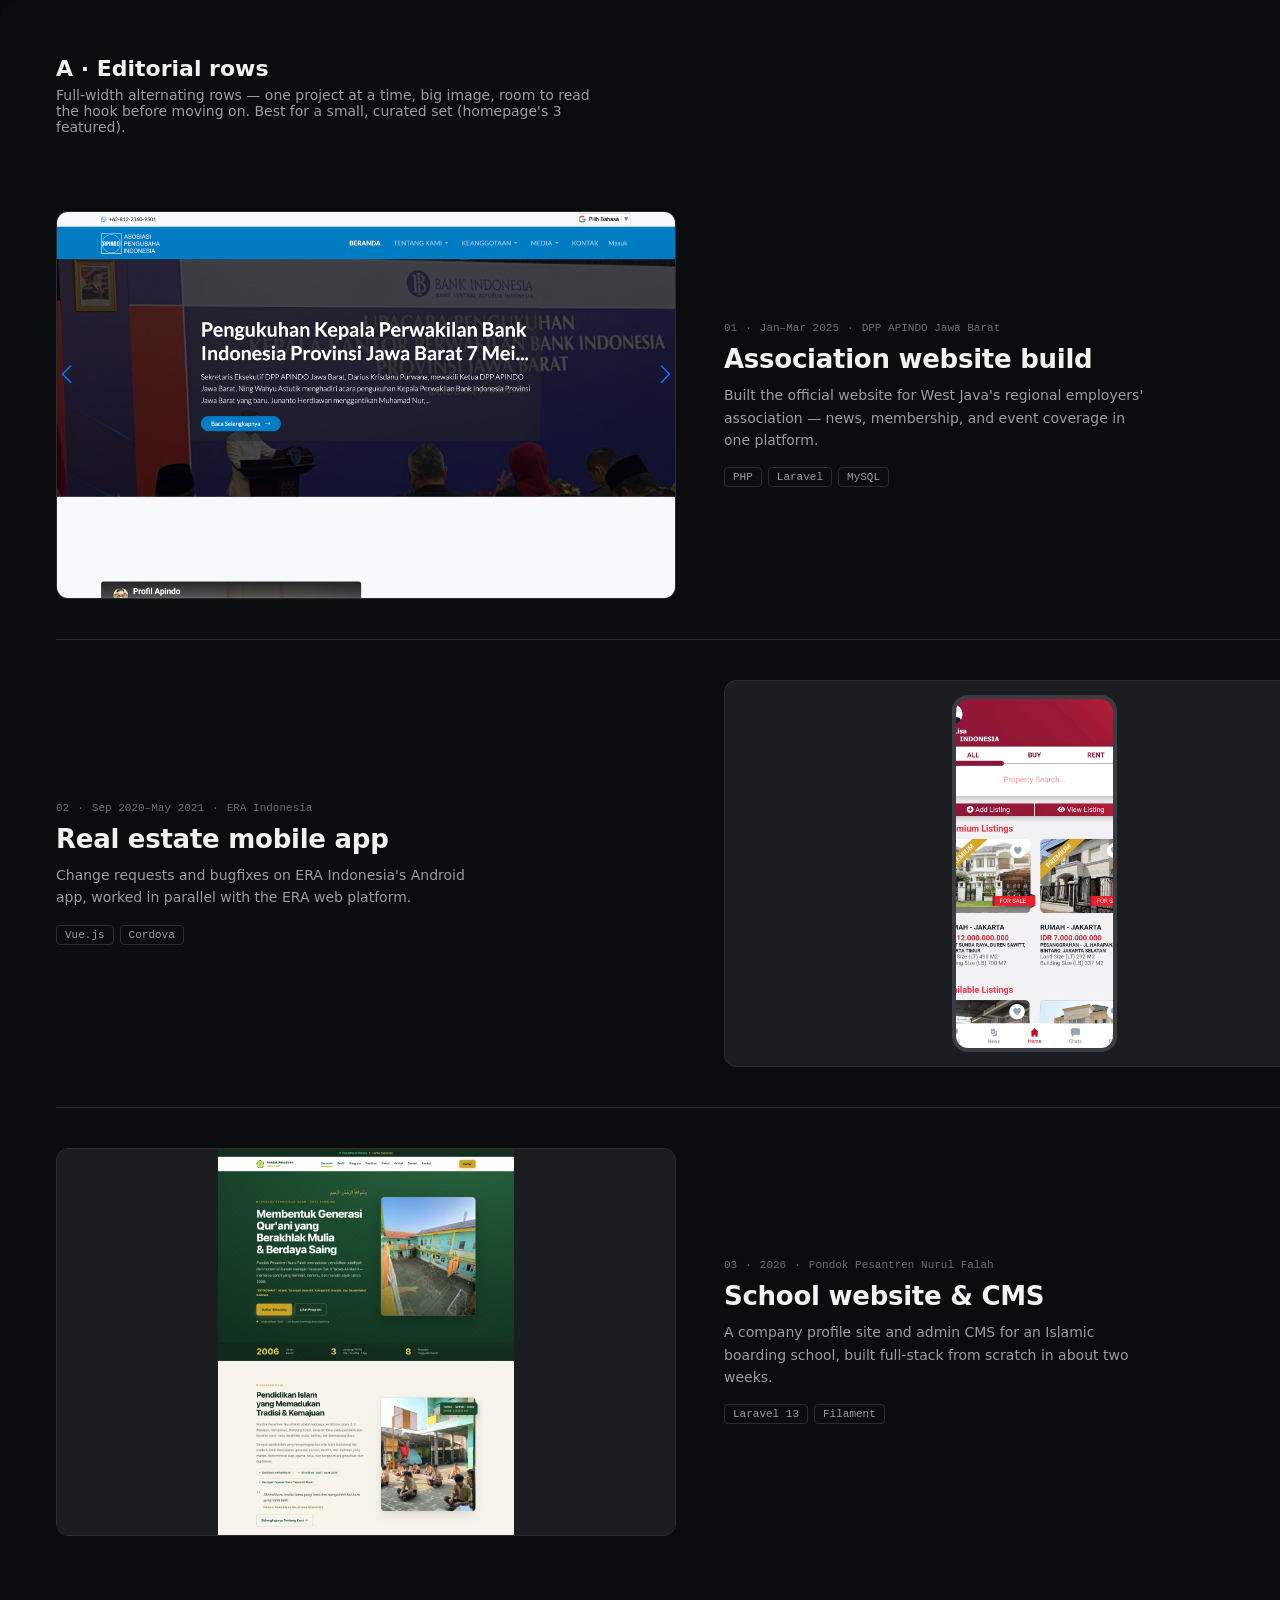
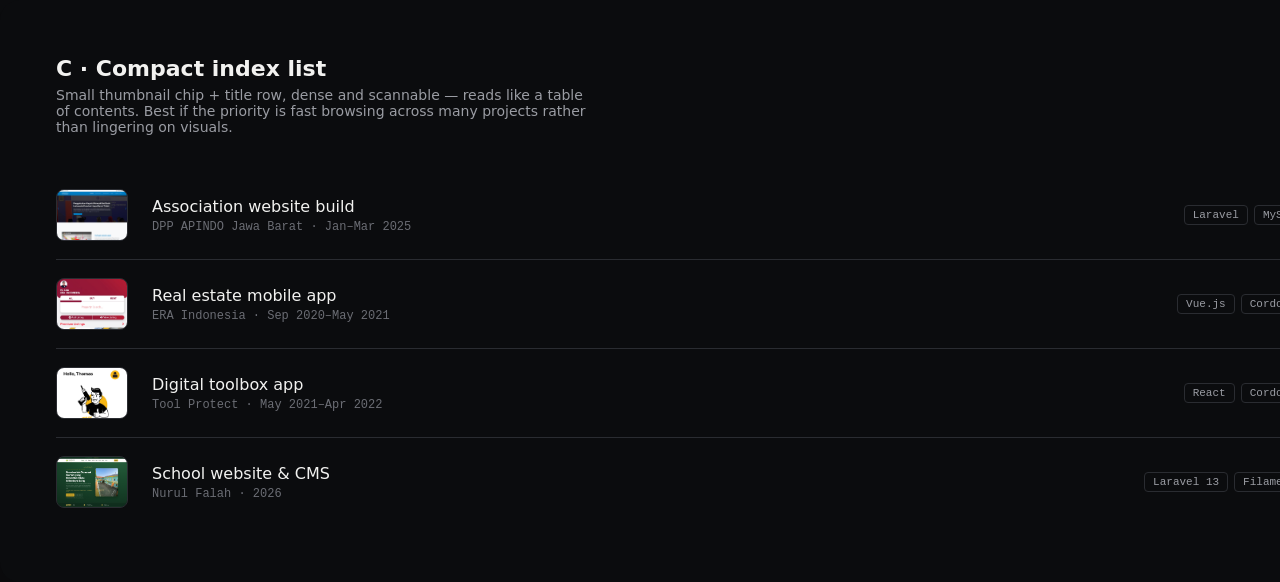
==== Work Layout Options.html @ 50a5d55a "Initial commit" ====
<!DOCTYPE html><html><head><meta charset="UTF-8"><meta name="design_doc_mode" content="canvas">
<title>Work layout options</title>
<style>
:root{--bg:#0b0c0e;--surface:#141518;--surface-2:#1b1d21;--border:#2a2c31;--border-strong:#3a3d44;--text:#f2f2f0;--text-muted:#9a9ca3;--text-faint:#6b6d74;--accent:#7dd3c0;--radius:14px;--font:'Inter',system-ui,sans-serif;--font-mono:'JetBrains Mono',monospace}
*{box-sizing:border-box;margin:0}
body{font-family:var(--font);background:#0a0a0c;color:var(--text)}
.frame{position:absolute;background:var(--bg);border-radius:20px;padding:56px;overflow:hidden}
.frame h2{font-size:22px;margin-bottom:6px}
.frame .sub{color:var(--text-muted);font-size:14px;margin-bottom:36px;max-width:60ch}
.tag{font-family:var(--font-mono);font-size:11px;color:var(--text-muted);border:1px solid var(--border);padding:3px 8px;border-radius:4px}

/* ---- A: Editorial rows ---- */
.eda-row{display:grid;grid-template-columns:1fr 1fr;gap:48px;align-items:center;padding:40px 0;border-top:1px solid var(--border)}
.eda-row:first-of-type{border-top:none}
.eda-row.rev{grid-template-columns:1fr 1fr}
.eda-row.rev .eda-fig{order:2}
.eda-fig{border-radius:12px;overflow:hidden;background:var(--surface-2);aspect-ratio:16/10;display:flex;align-items:center;justify-content:center;border:1px solid var(--border)}
.eda-fig img{width:100%;height:100%;object-fit:cover;object-position:top}
.eda-fig.phone{aspect-ratio:16/10;padding:14px 0}
.eda-fig.phone .ph{height:100%;aspect-ratio:9/19.5;border-radius:16px;overflow:hidden;border:4px solid var(--border-strong)}
.eda-fig.phone .ph img{width:100%;height:100%;object-fit:cover;object-position:top}
.eda-meta{font-family:var(--font-mono);font-size:11px;color:var(--text-faint);display:flex;gap:8px;margin-bottom:10px}
.eda-body h3{font-size:26px;margin-bottom:10px;letter-spacing:-0.01em}
.eda-body p{color:var(--text-muted);font-size:14px;line-height:1.6;margin-bottom:16px;max-width:48ch}
.eda-tags{display:flex;gap:6px;flex-wrap:wrap}

/* ---- B: Image-forward grid ---- */
.gcard{border:1px solid var(--border);border-radius:var(--radius);overflow:hidden;background:var(--surface)}
.gcard .fig{aspect-ratio:4/3;background:var(--surface-2);position:relative;overflow:hidden}
.gcard .fig img{width:100%;height:100%;object-fit:cover;object-position:top}
.gcard .fig.phone{display:flex;align-items:center;justify-content:center;padding:20px 0}
.gcard .fig.phone .ph{height:100%;aspect-ratio:9/19.5;border-radius:18px;overflow:hidden;border:5px solid var(--border-strong)}
.gcard .fig.phone .ph img{width:100%;height:100%;object-fit:cover;object-position:top}
.gcard .body{padding:20px}
.gcard .meta{font-family:var(--font-mono);font-size:11px;color:var(--text-faint);margin-bottom:8px}
.gcard h4{font-size:17px;margin-bottom:6px}
.gcard p{color:var(--text-muted);font-size:13px;line-height:1.5;margin-bottom:14px}
.grid3{display:grid;grid-template-columns:repeat(3,1fr);gap:20px}

/* ---- C: Compact index list ---- */
.idx-row{display:grid;grid-template-columns:72px 1fr auto auto;gap:24px;align-items:center;padding:18px 0;border-top:1px solid var(--border)}
.idx-row:first-of-type{border-top:none}
.idx-chip{width:72px;height:52px;border-radius:8px;overflow:hidden;background:var(--surface-2);border:1px solid var(--border)}
.idx-chip img{width:100%;height:100%;object-fit:cover;object-position:top}
.idx-title{font-size:16px;margin-bottom:4px}
.idx-sub{color:var(--text-faint);font-size:12px;font-family:var(--font-mono)}
.idx-tags{display:flex;gap:6px}
.idx-arrow{color:var(--text-faint);font-size:18px}
</style></head>
<body>

<template id="__bundler_thumbnail"><svg viewBox="0 0 100 100" xmlns="http://www.w3.org/2000/svg"><rect width="100" height="100" fill="#141518"/><rect x="20" y="25" width="60" height="20" rx="3" fill="#7dd3c0"/><rect x="20" y="55" width="60" height="8" rx="2" fill="#3a3d44"/><rect x="20" y="68" width="40" height="8" rx="2" fill="#3a3d44"/></svg></template>

<div class="frame" style="left:0;top:0;width:1400px;">
<h2>A · Editorial rows</h2>
<p class="sub">Full-width alternating rows — one project at a time, big image, room to read the hook before moving on. Best for a small, curated set (homepage's 3 featured).</p>
<div class="eda-row">
  <div class="eda-fig"><img src="assets/projects/apindo-jawa-barat/hero.png"></div>
  <div class="eda-body">
    <div class="eda-meta"><span>01</span><span>·</span><span>Jan–Mar 2025</span><span>·</span><span>DPP APINDO Jawa Barat</span></div>
    <h3>Association website build</h3>
    <p>Built the official website for West Java's regional employers' association — news, membership, and event coverage in one platform.</p>
    <div class="eda-tags"><span class="tag">PHP</span><span class="tag">Laravel</span><span class="tag">MySQL</span></div>
  </div>
</div>
<div class="eda-row rev">
  <div class="eda-body">
    <div class="eda-meta"><span>02</span><span>·</span><span>Sep 2020–May 2021</span><span>·</span><span>ERA Indonesia</span></div>
    <h3>Real estate mobile app</h3>
    <p>Change requests and bugfixes on ERA Indonesia's Android app, worked in parallel with the ERA web platform.</p>
    <div class="eda-tags"><span class="tag">Vue.js</span><span class="tag">Cordova</span></div>
  </div>
  <div class="eda-fig phone"><div class="ph"><img src="assets/projects/era-mobile/hero.png"></div></div>
</div>
<div class="eda-row">
  <div class="eda-fig"><img src="assets/projects/nurul-falah/hero.png" style="object-fit:contain;background:var(--surface-2)"></div>
  <div class="eda-body">
    <div class="eda-meta"><span>03</span><span>·</span><span>2026</span><span>·</span><span>Pondok Pesantren Nurul Falah</span></div>
    <h3>School website & CMS</h3>
    <p>A company profile site and admin CMS for an Islamic boarding school, built full-stack from scratch in about two weeks.</p>
    <div class="eda-tags"><span class="tag">Laravel 13</span><span class="tag">Filament</span></div>
  </div>
</div>
</div>

<div class="frame" style="left:1480px;top:0;width:1400px;">
<h2>B · Image-forward grid</h2>
<p class="sub">3-up card grid, image fills the top of each card at its natural aspect (no forced crop into a wide box) — scans like a portfolio wall. Good for the all-work page with 6+ projects.</p>
<div class="grid3">
  <div class="gcard">
    <div class="fig"><img src="assets/projects/apindo-jawa-barat/hero.png"></div>
    <div class="body"><div class="meta">01 · 2025 · APINDO Jawa Barat</div><h4>Association website build</h4><p>Membership, news, and event coverage for a regional employers' association.</p><div class="idx-tags"><span class="tag">Laravel</span><span class="tag">MySQL</span></div></div>
  </div>
  <div class="gcard">
    <div class="fig phone"><div class="ph"><img src="assets/projects/era-mobile/hero.png"></div></div>
    <div class="body"><div class="meta">02 · 2020–21 · ERA Indonesia</div><h4>Real estate mobile app</h4><p>CR & bugfix work on the Android app, parallel to the web platform.</p><div class="idx-tags"><span class="tag">Vue.js</span><span class="tag">Cordova</span></div></div>
  </div>
  <div class="gcard">
    <div class="fig phone"><div class="ph"><img src="assets/projects/tool-protect/hero.png"></div></div>
    <div class="body"><div class="meta">03 · 2021–22 · Tool Protect</div><h4>Digital toolbox app</h4><p>Feature work at Geekseat on a tool-cataloging & theft-report app.</p><div class="idx-tags"><span class="tag">React</span><span class="tag">Cordova</span></div></div>
  </div>
</div>
</div>

<div class="frame" style="left:0;top:1600px;width:1400px;">
<h2>C · Compact index list</h2>
<p class="sub">Small thumbnail chip + title row, dense and scannable — reads like a table of contents. Best if the priority is fast browsing across many projects rather than lingering on visuals.</p>
<div>
  <div class="idx-row">
    <div class="idx-chip"><img src="assets/projects/apindo-jawa-barat/hero.png"></div>
    <div><div class="idx-title">Association website build</div><div class="idx-sub">DPP APINDO Jawa Barat · Jan–Mar 2025</div></div>
    <div class="idx-tags"><span class="tag">Laravel</span><span class="tag">MySQL</span></div>
    <span class="idx-arrow">→</span>
  </div>
  <div class="idx-row">
    <div class="idx-chip"><img src="assets/projects/era-mobile/hero.png"></div>
    <div><div class="idx-title">Real estate mobile app</div><div class="idx-sub">ERA Indonesia · Sep 2020–May 2021</div></div>
    <div class="idx-tags"><span class="tag">Vue.js</span><span class="tag">Cordova</span></div>
    <span class="idx-arrow">→</span>
  </div>
  <div class="idx-row">
    <div class="idx-chip"><img src="assets/projects/tool-protect/hero.png"></div>
    <div><div class="idx-title">Digital toolbox app</div><div class="idx-sub">Tool Protect · May 2021–Apr 2022</div></div>
    <div class="idx-tags"><span class="tag">React</span><span class="tag">Cordova</span></div>
    <span class="idx-arrow">→</span>
  </div>
  <div class="idx-row">
    <div class="idx-chip"><img src="assets/projects/nurul-falah/hero.png"></div>
    <div><div class="idx-title">School website & CMS</div><div class="idx-sub">Nurul Falah · 2026</div></div>
    <div class="idx-tags"><span class="tag">Laravel 13</span><span class="tag">Filament</span></div>
    <span class="idx-arrow">→</span>
  </div>
</div>
</div>

</body></html>
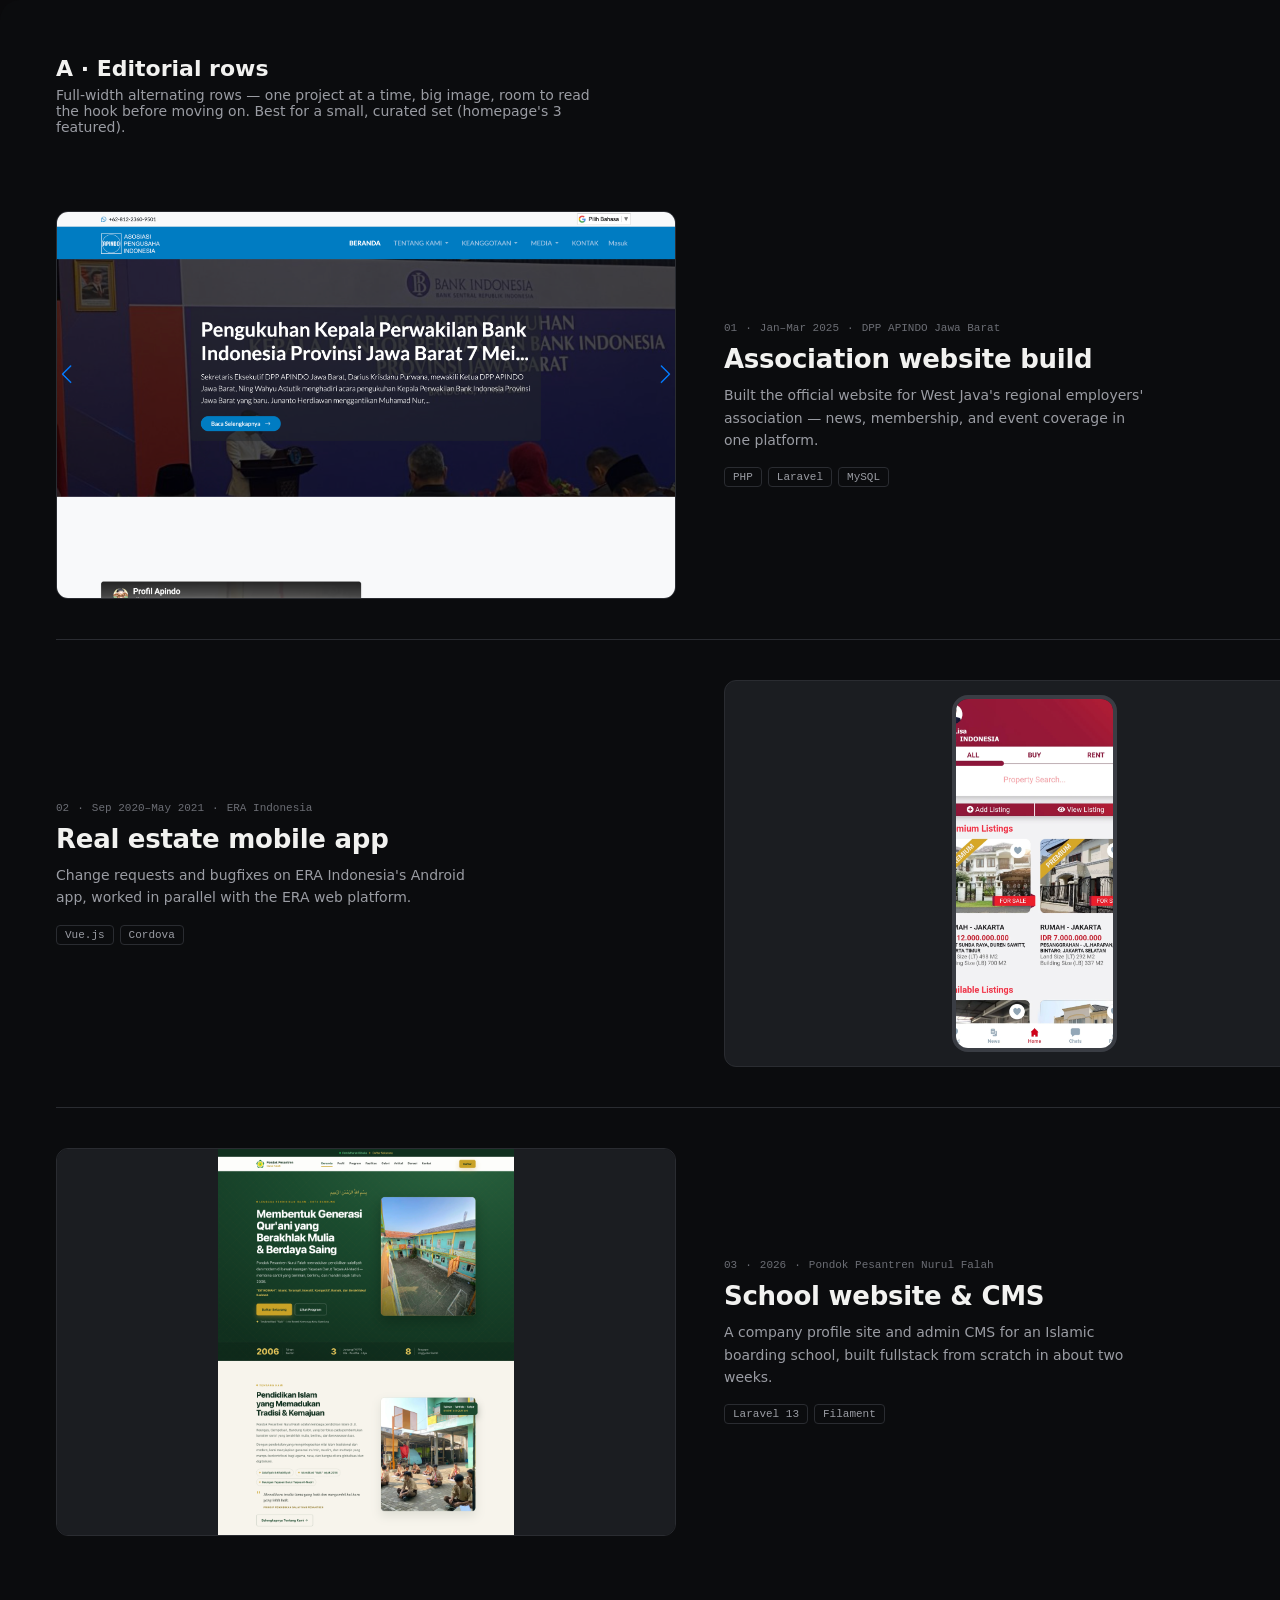
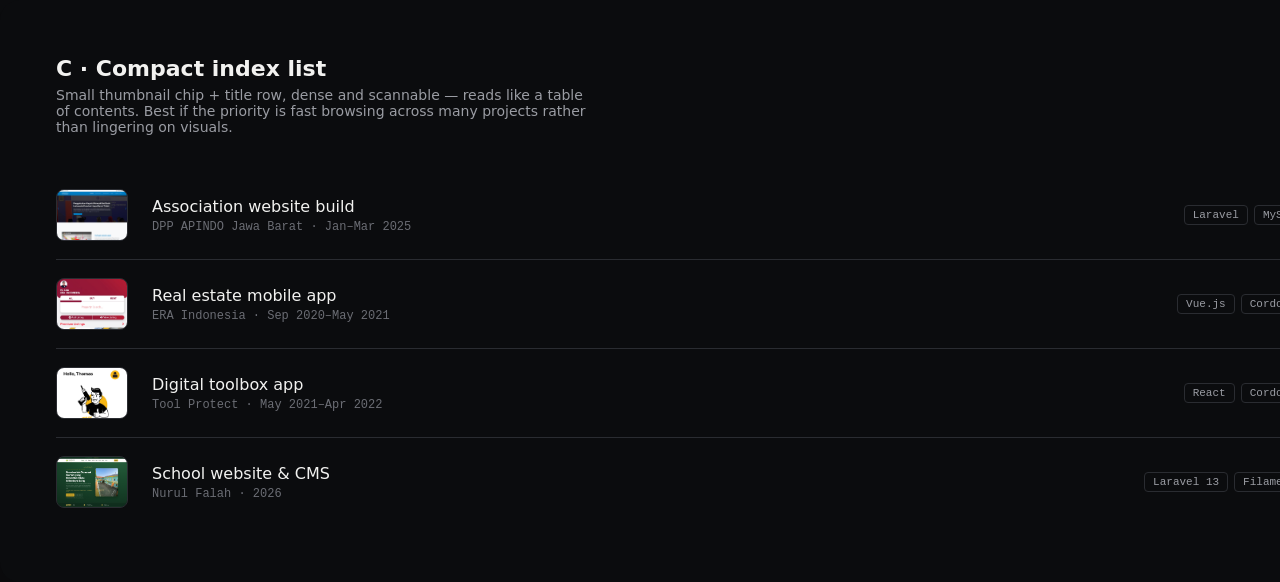
==== commit 5107ec8a: "minor fix" ====
--- a/Work Layout Options.html
+++ b/Work Layout Options.html
@@ -77,7 +77,7 @@
   <div class="eda-body">
     <div class="eda-meta"><span>03</span><span>·</span><span>2026</span><span>·</span><span>Pondok Pesantren Nurul Falah</span></div>
     <h3>School website & CMS</h3>
-    <p>A company profile site and admin CMS for an Islamic boarding school, built full-stack from scratch in about two weeks.</p>
+    <p>A company profile site and admin CMS for an Islamic boarding school, built fullstack from scratch in about two weeks.</p>
     <div class="eda-tags"><span class="tag">Laravel 13</span><span class="tag">Filament</span></div>
   </div>
 </div>
